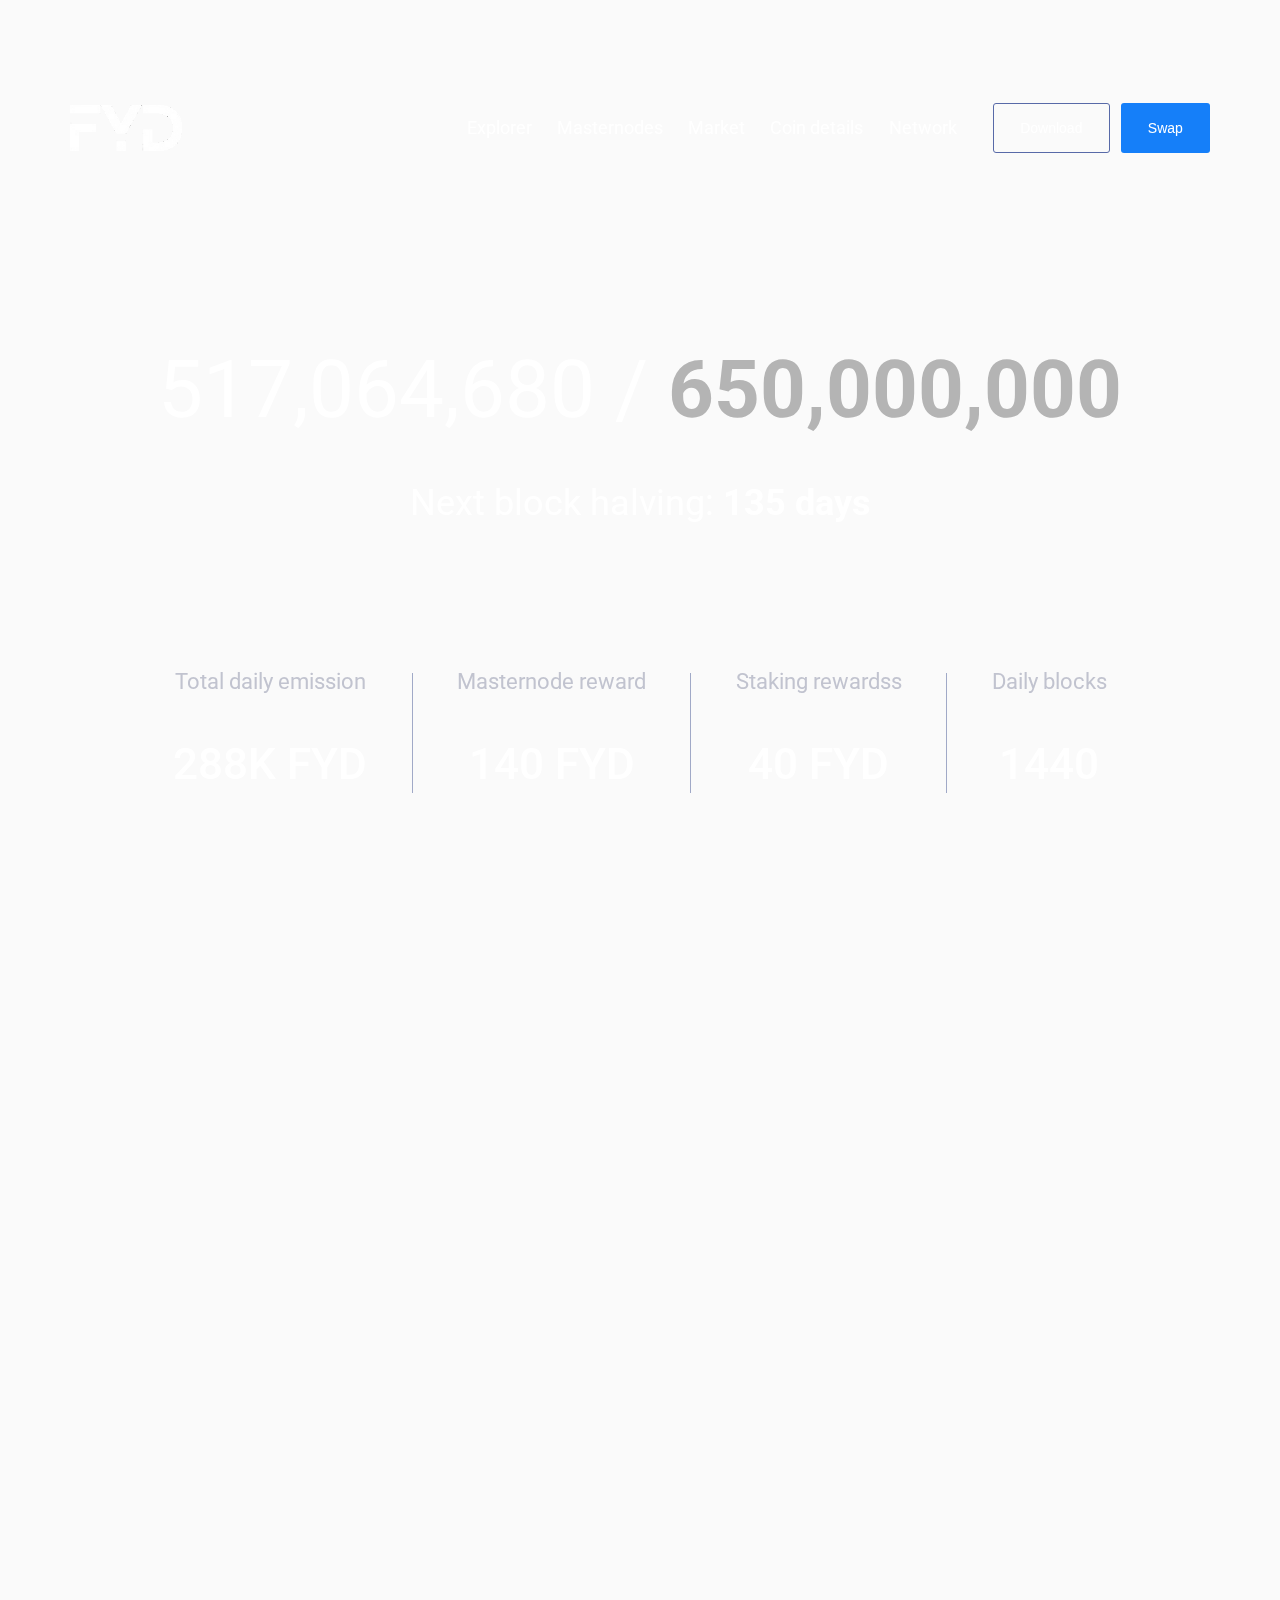
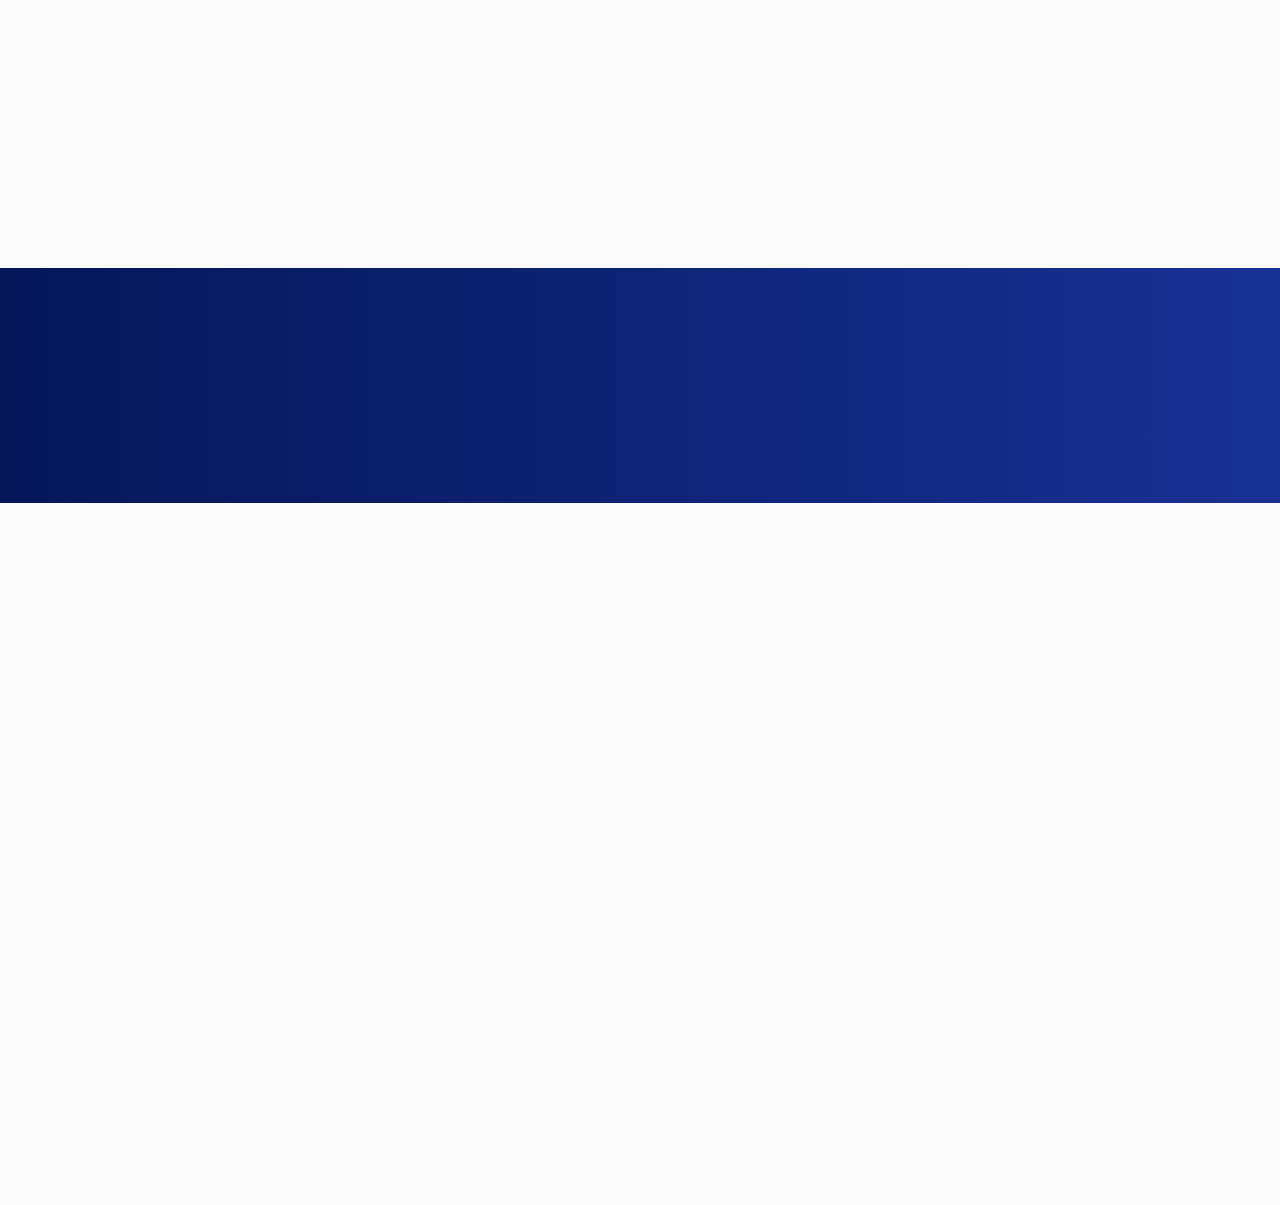
==== coin_details.html @ df9204a6 "09.11.2020" ====
<!doctype html>
<html>
	<head>
		<meta charset="utf-8">
		<meta name="description" content="">
		<meta name="viewport" content="width=device-width, initial-scale=1">
		<title>FYD</title>
		<link rel="icon" type="image/png" href="https://avatars0.githubusercontent.com/u/48912706?s=400&amp;u=085d0dce006fd3428d6105f589267377cf62097a&amp;v=4">
		<link href="https://unpkg.com/aos@2.3.1/dist/aos.css" rel="stylesheet">
		<link rel="stylesheet" href="css/style.css">
		<link rel="stylesheet" href="css/header.css">
		<link rel="stylesheet" href="css/coindetails.css">
  		<link rel="preload" href="js/main.js" as="script">
		<link rel="author" href="humans.txt">
	</head>
	<body>
<header>
	<div class="wrapper">
		<div class="container">
			<nav data-aos="fade-up">
				<img src="imgs/Logo_FYD.png" alt="" class="header-logo">
				<div class="menu-block">
					<span class="toggle-btn"></span>
					<ul class="menu">
						<li class="menu-item">
							<a href="" class="menu-link">
								Explorer
							</a>
						</li>
						<li class="menu-item">
							<a href="" class="menu-link">
								Masternodes
							</a>
						</li>
						<li class="menu-item">
							<a href="" class="menu-link">
								Market
							</a>
						</li>
						<li class="menu-item">
							<a href="" class="menu-link">
								Coin details
							</a>
						</li>
						<li class="menu-item">
							<a href="" class="menu-link">
								Network
							</a>
						</li>
					</ul>
				</div>
				<div class="header-btns-block">
					<button class="main-btn">
					Download
					</button>
					<button class="main-btn active">
					Swap
					</button>
					<div class="burger-btn">
						<span></span>
						<span></span>
						<span></span>
					</div>
				</div>
			</nav>
		</div>
		<div class="container header-title-block" data-aos="fade-up">
			<h1 class="header-title">
			517,064,680 / <span class="header-grey">650,000,000</span>
			</h1>
			<p class="header-subtitle">
				<span>Next block halving:</span> 135 days
			</p>
		</div>
		<div class="container header-info-block" data-aos="fade-up">
			<div class="row">
				<div class="header-info">
					<h3 class="header-info-title">
					Total daily emission
					</h3>
					<p class="header-info-text">
						288K FYD
					</p>
				</div>
				<div class="header-margin-block"></div>
				<div class="header-info">
					<h3 class="header-info-title">
					Masternode reward
					</h3>
					<p class="header-info-text">
						140 FYD
					</p>
				</div>
				<div class="header-margin-block"></div>
				<div class="header-info">
					<h3 class="header-info-title">
					Staking rewardss
					</h3>
					<p class="header-info-text">
						40 FYD
					</p>
				</div>
				<div class="header-margin-block"></div>
				<div class="header-info">
					<h3 class="header-info-title">
					Daily blocks
					</h3>
					<p class="header-info-text">
						1440
					</p>
				</div>
			</div>
		</div>
	</div>
</header>		<main class="main">
			<section class="s-1">
				<div class="container">
					<div class="row s-1-main-row">
						<div class="s-1-left-block table-block" data-aos="fade-up">
							<h3 class="">
							Coin distribution
							</h3>
							<div class="s-1-table page-table">
								<div class="table-row row header-table-row">
									<p class="col-title"><span>#</span></p>
									<p class="col-title" id='address'><span>Address</span></p>
									<p class="col-title" id='balance'><span>Balance</span></p>
									<p class="col-title" id='percents'><span>%</span></p>
								</div>
								<div class="table-row row">
									<p class="table-col">
										<span>1</span>
									</p>
									<p class="table-col col-address">
										FsVTUfUcyiMRLwqKPSQKbFHEDnjBV6tefP
									</p>
									<p class="table-col">
										22,274,740 FYD
									</p>
									<p class="table-col">
										<span>4,67</span>%
									</p>
								</div>
								<div class="table-row row">
									<p class="table-col">
										<span>2</span>
									</p>
									<p class="table-col col-address">
										FcyVZVpURPxhtxV2NRBRi1ffbnDXRkfsYV
									</p>
									<p class="table-col">
										8,495,309 FYD
									</p>
									<p class="table-col">
										<span>2,27</span>%
									</p>
								</div>
								<div class="table-row row">
									<p class="table-col">
										<span>3</span>
									</p>
									<p class="table-col col-address">
										Fo5r8pXMwmCpt3bhmFXPrSoffXy2Lc2tLa
									</p>
									<p class="table-col">
										4,551,560 FYD
									</p>
									<p class="table-col">
										<span>1,07</span>%
									</p>
								</div>
								<div class="table-row row">
									<p class="table-col">
										<span>4</span>
									</p>
									<p class="table-col col-address">
										FnVzHeWyaaeGxQP2RqjrK8inGwJ8ssEYgn
									</p>
									<p class="table-col">
										4,072,160. FYD
									</p>
									<p class="table-col">
										<span>0,87</span>%
									</p>
								</div>
								<div class="table-row row">
									<p class="table-col">
										<span>5</span>
									</p>
									<p class="table-col col-address">
										FsVTUfUcyiMRLwqKPSQKbFHEDnjBV6tefP
									</p>
									<p class="table-col">
										4,060,100 FYD
									</p>
									<p class="table-col">
										<span>0,86</span>%
									</p>
								</div>
								<div class="table-row row">
									<p class="table-col">
										<span>6</span>
									</p>
									<p class="table-col col-address">
										FsVTUfUcyiMRLwqKPSQKbFHEDnjBV6tefP
									</p>
									<p class="table-col">
										3,982,080 FYD
									</p>
									<p class="table-col">
										<span>0,85</span>%
									</p>
								</div>
							</div>
							<a href="#" class="v-more">View more</a>
						</div>
						<div class="s-1-right-block table-block" data-aos="fade-up">
							<h3 class="s-1-block-title">
							Wealth distribution
							</h3>
							<div class="s-1-table page-table">
								<div class="table-row row header-table-row">
									<p class="col-title"></p>
									<p class="col-title" id='percent'><span>%</span></p>
									<p class="col-title" id='amount'><span>Amount</span></p>
								</div>
								<div class="table-row row">
									<p class="table-col top">
										<span>Treasury</span>
									</p>
									<p class="table-col">
										4,67%
									</p>
									<p class="table-col">
										22,274,740 FYD
									</p>
								</div>
								<div class="table-row row">
									<p class="table-col top">
										<span>Top 3</span>
									</p>
									<p class="table-col">
										8,67%
									</p>
									<p class="table-col">
										38,495,309 FYD
									</p>
								</div>
								<div class="table-row row">
									<p class="table-col top">
										<span>Top 10</span>
									</p>
									<p class="table-col">
										3,67%
									</p>
									<p class="table-col">
										22,274,740 FYD
									</p>
								</div>
								<div class="table-row row">
									<p class="table-col top">
										<span>Top 25</span>
									</p>
									<p class="table-col">
										16,92%
									</p>
									<p class="table-col">
										22,274,740 FYD
									</p>
								</div>
								<div class="table-row row">
									<p class="table-col top">
										<span>Top 50</span>
									</p>
									<p class="table-col">
										2,42%
									</p>
									<p class="table-col">
										22,274,740 FYD
									</p>
								</div>
								<div class="table-row row">
									<p class="table-col top">
										<span>Top 100</span>
									</p>
									<p class="table-col">
										16,92%
									</p>
									<p class="table-col">
										22,274,740 FYD
									</p>
								</div>
							</div>
							<a href="#" class="v-more">View more</a>
						</div>
					</div>
				</div>
			</section>
			<section class="s-2">
				<div class="container" data-aos="fade-up">
					<h3 class="section-title">
						Swap BTC/FYD without a third party exchange
					</h3>
					<div class="row">
						<div class="convert-block">
							<h4 class="convert-block-title">
								I want to buy
							</h4>
							<div class="select-block">
								<div class="currency-block" id='main-item-block'>
									<div class="currency-icon">
										<img src="imgs/Logo_FYD.png" alt="">
									</div>
									<span class="currency-text">
										FYDcoin
									</span>
									<span class="currency">
										FYD
									</span>
								</div>
								<img src="imgs/scroll-top.svg" alt="" id='select-items-btn' class="arrow-btn">
							</div>
							<div class="select-items-block">
								<div class="currency-block">
									<div class="currency-icon">
										<img src="imgs/Logo_FYD.png" alt="">
									</div>
									<span class="currency-text">
										FYDcoin
									</span>
									<span class="currency">
										FYD
									</span>
								</div>
								<div class="currency-block">
									<div class="currency-icon">
										<img src="imgs/Logo_FYD.png" alt="">
									</div>
									<span class="currency-text">
										FYDcoin
									</span>
									<span class="currency">
										USD
									</span>
								</div>
								<div class="currency-block">
									<div class="currency-icon">
										<img src="imgs/Logo_FYD.png" alt="">
									</div>
									<span class="currency-text">
										FYDcoin
									</span>
									<span class="currency">
										Bitcoin
									</span>
								</div>

							</div>
						</div>
						<div class="convert-block">
							<h4 class="convert-block-title">
								I want to exchange
							</h4>
							<div class="select-block">
								<input type="number" placeholder="200" class='currency-input'>
								<span class="currency-text currency-name" id='main-currency-block'>
									usd
								</span>
								<img src="imgs/scroll-top.svg" alt="" alt="" id='select-currency-btn' class="arrow-btn">
							</div>
							<div class="select-currency-block">
								<span class="currency-text currency-name">
									usd
								</span>
								<span class="currency-text currency-name">
									eu
								</span>
								<span class="currency-text currency-name">
									uah
								</span>
							</div>
						</div>
						<div class="convert-block">
							<h4 class="convert-block-title">
								You will receive
							</h4>
							<div class="select-block">
								<span class="currency-text">
									231,340
								</span>
								<span class="currency-text">
									FYD
								</span>
							</div>
						</div>
						<button class="main-btn active">
							Buy
						</button>
					</div>
				</div>
			</section>
			<section class="s-3">
				<div class="container" data-aos="fade-up">
					<div class="table-block">
						<div class="table-title-block">
							<h3 class="">
								Masternode overview
							</h3>
							<input type="text" placeholder="Search for an address" class="search-input">
						</div>
						<div class="page-table">
							<div class="table-row row header-table-row">
								<p class="col-title"><span>#</span></p>
								<p class="col-title" id='s-col-title'><span>Address</span></p>
								<p class="col-title" id='th-col-title'><span>Protocol</span></p>
								<p class="col-title" id='fs-col-title'><span>Active since</span></p>
								<p class="col-title" id='ff-col-title'><span>Last reward</span></p>
								<p class="col-title" id='sx-col-title'><span>Total rewards</span></p>
								<p class="col-title" id='sv-col-title'><span>Status</span></p>
							</div>
							<div class="table-row row">
								<p class="table-col">
									<span>1</span>
								</p>
								<p class="table-col address">
									FsVTUfUcyiMRLwqKPSQKbFHEDnjBV6tefP
								</p>
								<p class="table-col">
									IPV4
								</p>
								<p class="table-col days-col">
									4 days
								</p>
								<p class="table-col">
									13H 12min
								</p>
								<p class="table-col">
									<span>280 FYD</span>
								</p>
								<p class="table-col">
									<span class="enable">
										Enabled
									</span>
								</p>
							</div>
							<div class="table-row row">
								<p class="table-col">
									<span>2</span>
								</p>
								<p class="table-col address">
									FiMoC1Y1RSabCjMsZ...
								</p>
								<p class="table-col">
									IPV4
								</p>
								<p class="table-col days-col">
									4 days
								</p>
								<p class="table-col">
									13H 12min
								</p>
								<p class="table-col">
									<span>280 FYD</span>
								</p>
								<p class="table-col">
									<span class="enable">
										Enabled
									</span>
								</p>
							</div>
							<div class="table-row row">
								<p class="table-col">
									<span>3</span>
								</p>
								<p class="table-col address">
									FiMoC1Y1RSabCjMsZ...
								</p>
								<p class="table-col">
									IPV4
								</p>
								<p class="table-col days-col">
									4 days
								</p>
								<p class="table-col">
									13H 12min
								</p>
								<p class="table-col">
									<span>280 FYD</span>
								</p>
								<p class="table-col">
									<span class="missing">
										Missing
									</span>
								</p>
							</div>
							<div class="table-row row">
								<p class="table-col">
									<span>4</span>
								</p>
								<p class="table-col address">
									FiMoC1Y1RSabCjMsZ...
								</p>
								<p class="table-col">
									IPV4
								</p>
								<p class="table-col days-col">
									4 days
								</p>
								<p class="table-col">
									13H 12min
								</p>
								<p class="table-col">
									<span>280 FYD</span>
								</p>
								<p class="table-col">
									<span class="enable">
										Enabled
									</span>
								</p>
							</div>
							<div class="table-row row">
								<p class="table-col">
									<span>5</span>
								</p>
								<p class="table-col address">
									FiMoC1Y1RSabCjMsZ...
								</p>
								<p class="table-col">
									IPV4
								</p>
								<p class="table-col days-col">
									4 days
								</p>
								<p class="table-col">
									13H 12min
								</p>
								<p class="table-col">
									<span>280 FYD</span>
								</p>
								<p class="table-col">
									<span class="enable">
										Enabled
									</span>
								</p>
							</div>
						</div>
						<a href="#" class="v-more">View more</a>
					</div>
				</div>
			</section>
		</main>
		<script src="https://unpkg.com/aos@2.3.1/dist/aos.js"></script>
		<script>
		  AOS.init({duration: 700});
		</script>
		<script src="js/main.js"></script>
	</body>
</html>
---- css/style.css ----
@import url('https://fonts.googleapis.com/css2?family=Roboto:wght@400;500;700;900&display=swap');

/*Reset*/
* {
  padding: 0;
  margin: 0;
  line-height: 1;
  box-sizing: border-box;
}
a, img, button, input {
  display: block;
}
a, img, button {
  cursor: pointer;
}
button {
  background-color: transparent;
  border: none;
}
a {
  text-decoration: none;
}
button:focus, input:focus {
  outline: none;
}
ul {
  list-style-type: none;
}
/*Main settings*/
html {
  font-size: 10px;
  font-family: 'Roboto', sans-serif;
}
body {
  background: #fafafa;
}
.section{
  width: 100%;
}
.container{
  width: 1180px;
  margin: auto;
}
.row {
  display: flex;
  justify-content: space-between;
  align-items: center;
}
 /*Header*/
 header {
  width: 100%;
  padding: 6.5rem 0 41.6rem;
  background-image: url(../imgs/header_bg-min.jpg);
  background-position: center;
  background-size: cover;
  color: #fff;
 }
 nav {
  width: 100%;
  display: flex;
  justify-content: space-between;
  align-items: center;
 }
.header-logo {
  width: 6.8%;
}
.menu-block {
  width: 52.966%;
  margin-left: 14.8%;
}
.toggle-btn {
  position: absolute;
  top: 0;
  right: 13px;
  transform: translateY(-100%);
  display: none;
}
.menu {
  width: 100%;
  display: flex;
  justify-content: space-between;
}
.menu-link {
  font-size: 1.6rem;
  font-weight: 400;
  color: #fff;
  padding: 1.2rem 0 1.2rem;
  border-bottom: 1px solid rgba(255, 255, 255, 0);
  transition: all 0.3s ease;
}
.menu-link:hover {
  border-bottom: 1px solid #fff;
}
.header-btns-block {
  width: 20.34%;
  margin-left: 4.67%;
  display: flex;
  justify-content: flex-end;
}
.main-btn {
  height: 50px;
  padding: 0 12.5%;
  font-size: 1.4rem;
  color: #fff;
  border: 1px solid #586aa8;
  border-radius: 3px;
}
header .main-btn.active {
  margin-left: 8.333%;
}
.main-btn.active {
  background: #157ff9;
  border: 1px solid rgba(255, 255, 255, 0);
}
.close-btn, .burger-btn {
  display: none;
  cursor: pointer;
}

.header-title-block {
  margin-top: 9.375%;
}
.header-title, .header-subtitle {
  text-align: center;
}
.header-title{
  font-size: 5rem;
  margin-bottom: 4.5rem;
}
.header-grey {
  color: #b4b4b4;
}
.header-subtitle {
  font-size: 2.4rem;
}
.header-info-block {
  margin-top: 5.73%;
  height: 7.5rem;
}
.header-info-block .row {
  height: 100%;
  padding: 0 9.07%;
}
.header-info {
  height: 100%;
  width: auto;
  display: flex;
  flex-direction: column;
  justify-content: space-between;
  text-align: center;
}
.header-info-title {
  font-size: 1.6rem;
  font-weight: 300;
  color: #c1c3cf;
}
.header-info-text {
  font-size: 3rem;
  font-weight: 500;
  text-transform: uppercase;
  padding-bottom: 1rem;
}
.header-margin-block {
  width: 1px;
  height: 96%;
  background: #a0a9c7;
}

/*s-1*/
.main {
  margin-top: -35rem;
}
.s-1 {
  padding-bottom: 5rem;
}
.s-1-left-block {
  width: 61%;
}
.table-block {
  background: #fff;
  border-radius: 2rem;
  -webkit-box-shadow: 0px 7px 15px 2px rgba(8,26,94,0.15); 
  box-shadow: 0px 7px 15px 2px rgba(8,26,94,0.15); 
  padding: 4.2rem 0 2rem;
  color: #000e3f;
}
.header-table-row {
  justify-content: flex-start;
}
.table-block h3 {
  font-weight: 500;
  font-size: 2.6rem;
  padding-left: 6.68%;
  margin-bottom: 1rem;
}
#address {
  margin-left: 11.5%;
}
#balance{
  margin-left: 48%;
}
#percents{
  margin-left: 15.2%; 
}
.table-row {
  padding: 2.5rem 5.64% 2.5rem 3.56%;
  font-size: 1.6rem;
}
.table-row:nth-child(even) {
  background: #f4f5f9;
}
.table-row span {
  font-weight: 700;
}
.s-1-right-block {
  width: 36.86%;
}
.s-1-right-block .table-col {
  width: 33.3%;
}
.s-1-right-block .col-title {
  width: 33.3%;
}
#percent {
  padding-left: 3%;
}
#amount {
  text-align: right;
  padding-right: 7.5%;
}
.v-more {
  text-align: center;
  margin-top: 2rem;
  font-size: 1.6rem;
  color: #157ff9;
}

/*s-2*/
.s-2 {
  padding: 5.5rem 0;
  background: linear-gradient(to right, #051659, #193193);
}
.s-2 .row {
  align-items: flex-end;
}
.section-title {
  font-size:  1.6rem;
  color: #c3c4d0;
  margin-bottom:  2.5rem;
}
.convert-block {
  position: relative;
  width: 27.12%;
}
.convert-block-title {
  font-size:  1.4rem;
  font-weight: 400;
  color: #81859e;
  margin-bottom: 2.4rem;
}
.select-block {
  position: relative;
  padding: 0 1.4rem;
  height: 4.6rem;
  width: 100%;
  display: flex;
  justify-content: space-between;
  align-items: center;
  border-radius: 4px;
  background: #253882;
}
.currency-block {
  width: 100%;
  display: flex;
  align-items: center;
}
.currency-icon {
  width: 3.5rem;
  height: 3.5rem;
  border-radius: 50%;
  display: flex;
  justify-content: center;
  align-items: center;
  background: #ff8108;
  margin-right: 1rem;
}
.currency-icon img {
  width: 71.4%;
}
.currency-text {
  color: #cfd1db;
  font-size: 1.2rem;
}
.currency-input {
  width: 30%;
  background: transparent;
  border: none;
  font-size: 1.2rem;
  color: #cfd1db;
}
.currency-input::placeholder {
  font-size: 1.2rem;
  color: #cfd1db;
}
.currency-text.currency-name{
  margin-right: 2.6rem;
  text-transform: uppercase;
}
.currency-block .currency-text{
  margin-right: 1.3rem;
}
.currency {
  padding: 0.7rem 0.8rem;
  background: #0e1f63;
  border-radius: 3px;
  color: #fff;
  font-size: 1rem;
}
.arrow-btn {
  position: absolute;
  right: 1.4rem;
  top: 50%;
  transform: translateY(-50%) rotate(180deg);
  width: 1.5rem;

}
.s-2 .main-btn {
  height: 4.6rem;
  width: 16.5%;
  padding: 0;
}
.select-currency-block,
.select-items-block {
  position: absolute;
  z-index: 3;
  height: 0;
  padding: 0;
  bottom: -1rem;
  transform: translateY(100%);
  background: rgba(37, 56, 130, 1);
  border-radius: 4px;
  transition: all 0.3s ease;
}
.select-items-block {
    width: 100%;
    left: 0;
    padding: 0 1.4rem;
}
.select-currency-block {
  right: 0;
}
.select-currency-block span {
  margin: 0.8rem 0;
  cursor: pointer;
  display: none;
}
.select-currency-block.active,
.select-items-block.active {
  height: auto;
  padding: 0.7rem 1.4rem;
}
.select-currency-block.active span {
  display: block;
}
.select-items-block .currency-block {
  display: none;
  cursor: pointer;
  margin: 0.8rem 0;
}
.select-items-block.active .currency-block {
  display: flex;
}

/*s-3*/
.s-3 {
  padding: 4rem 0 6.5rem;
}
.table-title-block {
  display: flex;
  justify-content: space-between;
  align-items: center;
  margin-bottom: 1.05rem;
}
.s-3 h3 {
  margin-bottom: 0;
}
.search-input {
  margin-right: 5.01%;
  padding: 1.3rem 3rem;
  border: 1px solid #d8d8d8;
  border-radius: 4px;
  font-size: 12px;
  color: #0e1f63;
  width: 33.38%;
}
.search-input::placeholder{
  font-size: 12px;
  color: #d8d8d8;
}
.table-col.address {
  width: 16.75%;
  overflow: hidden;
  text-overflow: ellipsis;
  white-space: nowrap;
}
#s-col-title{
  margin-left: 8.84%;
}
#th-col-title{
  margin-left: 19.05%;
}
#fs-col-title{
  margin-left: 6.04%;
}
#ff-col-title{
  margin-left: 7%;
}
#sx-col-title{
  margin-left: 7.12%;
}
#sv-col-title{
  margin-left: 7.12%;
}
span.enable {
  color: #00ab00;
}
span.missing {
  color: #b4b4b4;
}
@media screen and (max-width: 1367px) {
  .container {
    width: 1140px;
  }
  #s-col-title{
    margin-left: 8.84%;
  }
  #th-col-title{
    margin-left: 18.05%;
  }
  #fs-col-title{
    margin-left: 6.04%;
  }
  #ff-col-title{
    margin-left: 7%;
  }
  #sx-col-title{
    margin-left: 7.12%;
  }
  #sv-col-title{
    margin-left: 7.12%;
  }
}
@media screen and (max-width: 1199px) {
  .container {
    width: 960px;
  }
  .s-1-right-block .table-col {
    width: auto;
  }
  .table-col.top {
    width: 20%;
  }
  #s-col-title{
    margin-left: 7.84%;
  }
  #th-col-title{
    margin-left: 18.05%;
  }
  #fs-col-title{
    margin-left: 3.04%;
  }
  #ff-col-title{
    margin-left: 5%;
  }
  #sx-col-title{
    margin-left: 5.12%;
  }
  #sv-col-title{
    margin-left: 5.72%;
  }
}
@media screen and (max-width: 991px) {
  .container {
    width: 720px;
  }
  .menu-block {
    width: 60%;
    margin-left: 2%;
  }
  .main-btn {
    height: 40px;
  }
  .s-1-main-row {
    flex-direction: column;
  }
  .s-1-right-block, .s-1-left-block {
    width: 100%;
  }
  .s-1-left-block {
    margin-bottom: 4rem;
  }
  #percent {
    padding-left: 16%;
  }
  .table-col.top {
    width: 20%;
  }
  .arrow-btn {
    width: 1.2rem;
  }
  .s-3 .col-title {
    text-align: center;
  }
  #s-col-title{
    margin-left: 7.84%;
  }
  #th-col-title{
    margin-left: 9.55%;
  }
  #fs-col-title{
    margin-left: 2.1%;
  }
  #ff-col-title{
    margin-left: 2.8%;
  }
  #sx-col-title{
    margin-left: 3.52%;
  }
  #sv-col-title{
    margin-left: 5.72%;
  }
}
@media screen and (max-width: 767px) {
  html {
    font-size: 8px;
  }
  body {
    position: relative;
  }
  body.locked {
    overflow: hidden;
  }
  .container {
    width: 540px;
  }
  .header-logo {
    width: 12.8%;
  } 
  nav {
    position: relative;
  }
  .burger-btn {
    display: block;
    margin-left: 4.33%;
    width: 30px;
    height: auto;
  }
  .menu-block {
    position: absolute;
    left: 0;
    bottom: -1.5rem;
    padding: 0;
    border-radius: 1.5rem;
    transform: translateY(100%);
    width: 100%;
    background-color: #fff;
    margin-left: 0;
    transition: all 0.3s ease;
  }
  .menu-block.active {
    padding: 2rem;
  }
  .toggle-btn {
    width: 0;
    height: 0;
    border-color: transparent transparent #fff;
    border-top-color: transparent;
    border-right-color: transparent;
    border-bottom-color: rgb(255, 255, 255);
    border-left-color: transparent;
    border-style: solid;
    border-width: 0 12px 12px;
    cursor: pointer;
  }
  .toggle-btn.active {
    display: block;
  }
  .menu {
    display: none;
    flex-direction: column;
    align-items: flex-start;
  }
  .menu-block.active .menu {
    display: flex;
  }
  .menu-link {
    font-weight: 500;
    color: #081a5e;
    font-size: 2rem;
  }
  .menu-link:hover {
    border-bottom: 1px solid #081a5e;
  }
  .header-btns-block {
    width: 60%;
    margin-left: 4.67%;
    display: flex;
    justify-content: flex-end;
    align-items: center;
  }
  .main-btn {
    height: 40px;
    padding: 0 8%;
  }
  header .main-btn.active {
    margin-left: 4.333%;
  }
  .burger-btn {
    width: 22px;
    height: 18px;
    margin-right: 13px;
    display: flex;
    flex-direction: column;
    justify-content: space-between;
  }
  .burger-btn.active {
    justify-content: center;
  }
  .burger-btn span{
    width: 100%;
    height: 2px;
    background: #fff;
    transition: all 0.3s ease;
  }.burger-btn.active span:nth-child(1) {
    transform: translateY(100%) rotate(45deg);
  }
  .burger-btn.active span:nth-child(3) {
    transform: translateY(-100%) rotate(-45deg);
  }
  .burger-btn.active span:nth-child(2) {
    opacity: 0;
  }
  .s-2 .row {
    flex-direction: column;
    align-items: center;
  }
  .section-title {
    text-align: center;
  }
  .convert-block {
    width: 60%;
    margin-bottom: 3rem;
  }
  .select-block {
    height: 5.6rem;
  }
  .s-2 .main-btn {
    height: 4.6rem;
    width: 60%;
    padding: 0;
  }
  #s-col-title{
    margin-left: 7.84%;
  }
  #th-col-title{
    margin-left: 8%;
  }
  #fs-col-title{
    margin-left: 1.1%;
  }
  #ff-col-title{
    margin-left: 2.8%;
  }
  #sx-col-title{
    margin-left: 3.52%;
  }
  #sv-col-title{
    margin-left: 5.72%;
  }
}
@media screen and (max-width: 575px) {
  .container {
    width: 350px;
  }
  .main-btn {
    height: 30px;
  }
  .close-btn {
    width: 20px;
  }
  .header-title {
    font-size: 3.2rem;
    margin-bottom: 4.5rem;
  }
  .header-subtitle {
    font-size: 1.8rem;
  }
  .header-info-title {
    font-size: 1.6rem;
  }
  .header-info-block .row {
    height: 100%;
    padding: 0;
  }
  .header-info-text {
    font-size: 2.6rem;
    line-height: 1.2;
    padding-bottom: 0.8rem;
  }
  .table-block {
    padding: 4.7rem 0 2.2rem;
  }
  .table-row {
    padding: 1.8rem 3.56% 1.8rem 3.56%;
    font-size: 1.4rem;
  }
  .col-address {
    width: 28.75%;
    overflow: hidden;
    text-overflow: ellipsis;
    white-space: nowrap;
  }
  #address {
    margin-left: 13.5%;
  }
  #balance{
    margin-left: 29%;
  }
  #percents{
    margin-left: 23.7%; 
  }
  #percent {
    padding-left: 12.5%;
  }
  .s-2 .main-btn {
    width: 70%;
  }
  .convert-block {
    width: 100%;
    margin-bottom: 3rem;
  }
  .table-block h3 {
    font-size: 3.2rem;
    text-align: center;
    padding-left: 0;
  }
  .s-3 .table-title-block {
    display: flex;
    flex-direction: column;
    align-items: center;
    margin-bottom: 1.05rem;
  }
  .s-3 .table-title-block h3 {
    width: 100%;
    margin-bottom: 25px;
  }
  .search-input {
    width: 90%;
    margin: 0;
  }
  #s-col-title{
    margin-left: 2.9%;
  }
  #th-col-title{
    margin-left: 4.5%;
  }
  #fs-col-title{
    margin-left: 1%;
  }
  #ff-col-title{
    margin-left: 2.8%;
  }
  #sx-col-title{
    margin-left: 3.52%;
  }
  #sv-col-title{
    margin-left: 5.72%;
  }
  .days-col {
    margin-left: 2%;
  }
}
@media screen and (max-width: 374px) {
  html {
    font-size: 7px;
  }
  .container {
    width: 310px;
  }
}
---- css/header.css ----
/*Header*/
header {
  width: 100%;
  background-color: #fafafa;
  color: #fff;
}

.wrapper {
  padding: 4.5rem 0 49rem;
  background-image: url("../imgs/header_bg-min.png");
}

nav {
  width: 100%;
  display: flex;
  justify-content: space-between;
  align-items: center;
}

.header-logo {
  width: 9.8%;
}

.menu-block {
  width: 38.966%;
  margin-left: 27.8%;
}

.toggle-btn {
  position: absolute;
  top: 0;
  right: 13px;
  transform: translateY(-100%);
  display: none;
}

.menu {
  width: 100%;
  display: flex;
  justify-content: space-between;
}

.menu-link {
  font-size: 1.8rem;
  font-weight: 400;
  color: #fff;
  padding: 1.2rem 0 1.2rem;
  border-bottom: 1px solid rgba(255, 255, 255, 0);
  transition: all 0.3s ease;
}

.menu-link:hover {
  border-bottom: 1px solid #fff;
}

.header-btns-block {
  width: 18.34%;
  margin-left: 2.67%;
  display: flex;
  justify-content: flex-end;
}

.main-btn {
  height: 50px;
  padding: 0 12.5%;
  font-size: 1.4rem;
  color: #fff;
  border: 1px solid #586aa8;
  border-radius: 3px;
}

header .main-btn.active {
  margin-left: 5.333%;
}

.main-btn.active {
  background: #157ff9;
  border: 1px solid rgba(255, 255, 255, 0);
}

.close-btn, .burger-btn {
  display: none;
  cursor: pointer;
}

.header-title-block {
  margin-top: 13.375%;
}

.header-title, .header-subtitle {
  text-align: center;
}

.header-title {
  font-size: 8rem;
  font-weight: 400;
  margin-bottom: 6.5rem;
}
.header-title span {
  font-weight: 700;
}

.header-grey {
  color: #b4b4b4;
}

.header-subtitle {
  font-size: 3.6rem;
  font-weight: 700;
}
.header-subtitle span {
  font-weight: 400;
}

.header-info-block {
  margin-top: 11.73%;
  height: 12.5rem;
}

.header-info-block .row {
  height: 100%;
  padding: 0 9.07%;
}

.header-info {
  height: 100%;
  width: auto;
  display: flex;
  flex-direction: column;
  justify-content: space-between;
  text-align: center;
}

.header-info-title {
  font-size: 2.2rem;
  font-weight: 400;
  color: #c1c3cf;
}

.header-info-text {
  font-size: 4.4rem;
  font-weight: 500;
  text-transform: uppercase;
  padding-bottom: 1rem;
}

.header-margin-block {
  width: 1px;
  height: 96%;
  background: #a0a9c7;
}

@media screen and (max-width: 1600px) {
  .wrapper {
    padding: 4.2rem 0 41rem;
  }

  .header-title-block {
    margin-top: 12.375%;
  }

  .header-title {
    margin-bottom: 5.5rem;
  }

  .header-info-block {
    margin-top: 10.73%;
  }
}
@media screen and (max-width: 1440px) {
  .wrapper {
    padding: 3.8rem 0 36rem;
  }

  .header-title-block {
    margin-top: 15.375%;
  }

  .header-title {
    margin-bottom: 5.5rem;
  }

  .header-info-block {
    margin-top: 11.73%;
  }
}
@media screen and (max-width: 1367px) {
  .menu-block {
    width: 42.966%;
    margin-left: 23.8%;
  }
}
@media screen and (max-width: 1199px) {
  .header-title-block {
    margin-top: 14.375%;
  }

  .header-title {
    font-size: 6rem;
  }

  .header-subtitle {
    font-size: 3rem;
  }

  .header-info-block {
    margin-top: 12.73%;
    height: 11rem;
  }

  .header-info-title {
    font-size: 2rem;
  }

  .header-info-text {
    font-size: 3.6rem;
  }

  .menu-block {
    width: 48.966%;
    margin-left: 12.8%;
  }
}
@media screen and (max-height: 790px) {
  .header-title-block {
    margin-top: 11%;
  }

  .header-info-block {
    margin-top: 8.23%;
  }
}
@media screen and (max-width: 1200px) and (max-height: 790px) {
  .wrapper {
    padding: 3.8rem 0 32rem;
  }

  .header-title-block {
    margin-top: 16.375%;
  }

  .header-info-block {
    margin-top: 14.73%;
    height: 11rem;
  }
}
@media screen and (max-width: 991px) {
  .wrapper {
    padding: 3.2rem 0 28rem;
  }

  .menu-block {
    width: 60%;
    margin-left: 2%;
  }

  .menu-link {
    font-size: 1.6rem;
  }

  .main-btn {
    height: 40px;
    padding: 0 10.5%;
  }

  .header-title-block {
    margin-top: 10.375%;
  }

  .header-title {
    font-size: 4rem;
  }

  .header-subtitle {
    font-size: 2rem;
  }

  .header-info-block {
    margin-top: 8.73%;
    height: 9rem;
  }

  .header-info-title {
    font-size: 1.8rem;
  }

  .header-info-text {
    font-size: 2.8rem;
  }
}
@media screen and (max-width: 767px) {
  .header-title-block {
    margin-top: 13.375%;
  }

  .header-info-block {
    margin-top: 10.73%;
  }
  .header-info-block .row {
    padding: 0;
  }

  .header-logo {
    width: 15.8%;
  }

  nav {
    position: relative;
    z-index: 5;
  }

  .burger-btn {
    display: block;
    margin-left: 15.33%;
    width: 30px;
    height: auto;
  }

  .menu-block {
    position: absolute;
    left: 0;
    bottom: -1.5rem;
    padding: 0;
    border-radius: 1.5rem;
    transform: translateY(100%);
    width: 100%;
    background-color: #fff;
    margin-left: 0;
    transition: all 0.3s ease;
  }

  .menu-block.active {
    padding: 2rem;
  }

  .toggle-btn {
    width: 0;
    height: 0;
    border-color: transparent transparent #fff;
    border-top-color: transparent;
    border-right-color: transparent;
    border-bottom-color: white;
    border-left-color: transparent;
    border-style: solid;
    border-width: 0 12px 12px;
    cursor: pointer;
  }

  .toggle-btn.active {
    display: block;
  }

  .menu {
    display: none;
    flex-direction: column;
    align-items: flex-start;
  }

  .menu-block.active .menu {
    display: flex;
  }

  .menu-link {
    font-weight: 500;
    color: #081a5e;
    font-size: 2rem;
  }

  .menu-link:hover {
    border-bottom: 1px solid #081a5e;
  }

  .header-btns-block {
    width: 70%;
    margin-left: 4.67%;
    display: flex;
    justify-content: flex-end;
    align-items: center;
  }

  .main-btn {
    height: 40px;
    padding: 0 8%;
  }

  header .main-btn.active {
    margin-left: 3.333%;
  }

  .burger-btn {
    width: 22px;
    height: 18px;
    margin-right: 13px;
    display: flex;
    flex-direction: column;
    justify-content: space-between;
  }

  .burger-btn.active {
    justify-content: center;
  }

  .burger-btn span {
    width: 100%;
    height: 2px;
    background: #fff;
    transition: all 0.3s ease;
  }

  .burger-btn.active span:nth-child(1) {
    transform: translateY(100%) rotate(45deg);
  }

  .burger-btn.active span:nth-child(3) {
    transform: translateY(-100%) rotate(-45deg);
  }

  .burger-btn.active span:nth-child(2) {
    opacity: 0;
  }
}
@media screen and (max-width: 575px) {
  .main-btn {
    height: 30px;
  }

  .close-btn {
    width: 20px;
  }

  .header-title {
    font-size: 3.2rem;
    margin-bottom: 4.5rem;
  }

  .header-subtitle {
    font-size: 1.8rem;
  }

  .header-info-title {
    font-size: 1.6rem;
  }

  .header-info-block .row {
    height: 100%;
    padding: 0;
  }

  .header-info-text {
    font-size: 2.6rem;
    line-height: 1.2;
    padding-bottom: 0.8rem;
  }

  .header-title-block {
    margin-top: 17.375%;
  }

  .header-info-block {
    margin-top: 13.73%;
  }
}
---- css/coindetails.css ----
/* S-1 */
.s-1-left-block {
  width: 61%;
}

#address {
  margin-left: 13.5%;
}

#balance {
  margin-left: 48%;
}

#percents {
  margin-left: 18.7%;
}

.s-1-right-block {
  width: 36.86%;
}

.s-1-right-block .table-col {
  width: 33.3%;
}

.s-1-right-block .col-title {
  width: 33.3%;
}

#percent {
  padding-left: 3%;
}

#amount {
  text-align: right;
  padding-right: 10.5%;
}

/* S-3 */
.s-3 {
  padding: 4rem 0 6.5rem;
}

.table-title-block {
  display: flex;
  justify-content: space-between;
  align-items: center;
  margin-bottom: 1.05rem;
}

.s-3 h3 {
  margin-bottom: 0;
}

.search-input {
  margin-right: 5.01%;
  padding: 1.3rem 3rem;
  border: 1px solid #d8d8d8;
  border-radius: 4px;
  font-size: 12px;
  color: #0e1f63;
  width: 33.38%;
}

.search-input::placeholder {
  font-size: 12px;
  color: #d8d8d8;
}

.table-col.address {
  width: 16.75%;
  overflow: hidden;
  text-overflow: ellipsis;
  white-space: nowrap;
}

#s-col-title {
  margin-left: 11.84%;
}

#th-col-title {
  margin-left: 19.85%;
}

#fs-col-title {
  margin-left: 7.35%;
}

#ff-col-title {
  margin-left: 8.65%;
}

#sx-col-title {
  margin-left: 8.12%;
}

#sv-col-title {
  margin-left: 9.12%;
}

span.enable {
  color: #00ab00;
}

span.missing {
  color: #b4b4b4;
}

@media screen and (max-width: 1600px) {
  #s-col-title {
    margin-left: 11.84%;
  }

  #th-col-title {
    margin-left: 18.85%;
  }

  #fs-col-title {
    margin-left: 6.75%;
  }

  #ff-col-title {
    margin-left: 8.35%;
  }
}
@media screen and (max-width: 1367px) {
  #percents {
    margin-left: 15.2%;
  }

  #s-col-title {
    margin-left: 9.84%;
  }

  #th-col-title {
    margin-left: 19.05%;
  }

  #fs-col-title {
    margin-left: 6.04%;
  }

  #ff-col-title {
    margin-left: 7%;
  }

  #sx-col-title {
    margin-left: 7.12%;
  }

  #sv-col-title {
    margin-left: 7.9%;
  }
}
@media screen and (max-width: 1199px) {
  .s-1-right-block .table-col {
    width: auto;
  }

  .table-col.top {
    width: 20%;
  }

  #percents {
    margin-left: 10.2%;
  }

  #s-col-title {
    margin-left: 7.84%;
  }

  #th-col-title {
    margin-left: 18.05%;
  }

  #fs-col-title {
    margin-left: 5.04%;
  }

  #ff-col-title {
    margin-left: 5%;
  }

  #sx-col-title {
    margin-left: 6.12%;
  }

  #sv-col-title {
    margin-left: 6.72%;
  }
}
@media screen and (max-width: 991px) {
  #percents {
    margin-left: 15.2%;
  }

  .s-1-main-row {
    flex-direction: column;
  }

  .s-1-right-block, .s-1-left-block {
    width: 100%;
  }

  .s-1-left-block {
    margin-bottom: 4rem;
  }

  #percent {
    padding-left: 17.5%;
  }

  #amount {
    text-align: right;
    padding-right: 7.5%;
  }

  .table-col.top {
    width: 20%;
  }

  .arrow-btn {
    width: 1.2rem;
  }

  .s-3 .col-title {
    text-align: center;
  }

  #s-col-title {
    margin-left: 7.84%;
  }

  #th-col-title {
    margin-left: 11.55%;
  }

  #ff-col-title {
    margin-left: 2.8%;
  }

  #sx-col-title {
    margin-left: 3.52%;
  }

  #sv-col-title {
    margin-left: 5.72%;
  }

  #fs-col-title {
    margin-left: 2.1%;
  }

  #ff-col-title {
    margin-left: 2.8%;
  }

  #sx-col-title {
    margin-left: 3.52%;
  }

  #sv-col-title {
    margin-left: 5.72%;
  }
}
@media screen and (max-width: 767px) {
  #th-col-title {
    margin-left: 9.55%;
  }
}
@media screen and (max-width: 575px) {
  .col-address {
    width: 28.75%;
    overflow: hidden;
    text-overflow: ellipsis;
    white-space: nowrap;
  }

  #address {
    margin-left: 13.5%;
  }

  #balance {
    margin-left: 29%;
  }

  #percents {
    margin-left: 23.7%;
  }

  #percent {
    padding-left: 12.5%;
  }

  .s-3 .table-title-block {
    display: flex;
    flex-direction: column;
    align-items: center;
    margin-bottom: 1.05rem;
  }

  .s-3 .table-title-block h3 {
    width: 100%;
    margin-bottom: 25px;
  }

  .search-input {
    width: 90%;
    margin: 0;
  }

  #s-col-title {
    margin-left: 2.9%;
  }

  #th-col-title {
    margin-left: 4.5%;
  }

  #fs-col-title {
    margin-left: 1%;
  }

  #ff-col-title {
    margin-left: 2.8%;
  }

  #sx-col-title {
    margin-left: 3.52%;
  }

  #sv-col-title {
    margin-left: 5.72%;
  }

  .days-col {
    margin-left: 2%;
  }
}
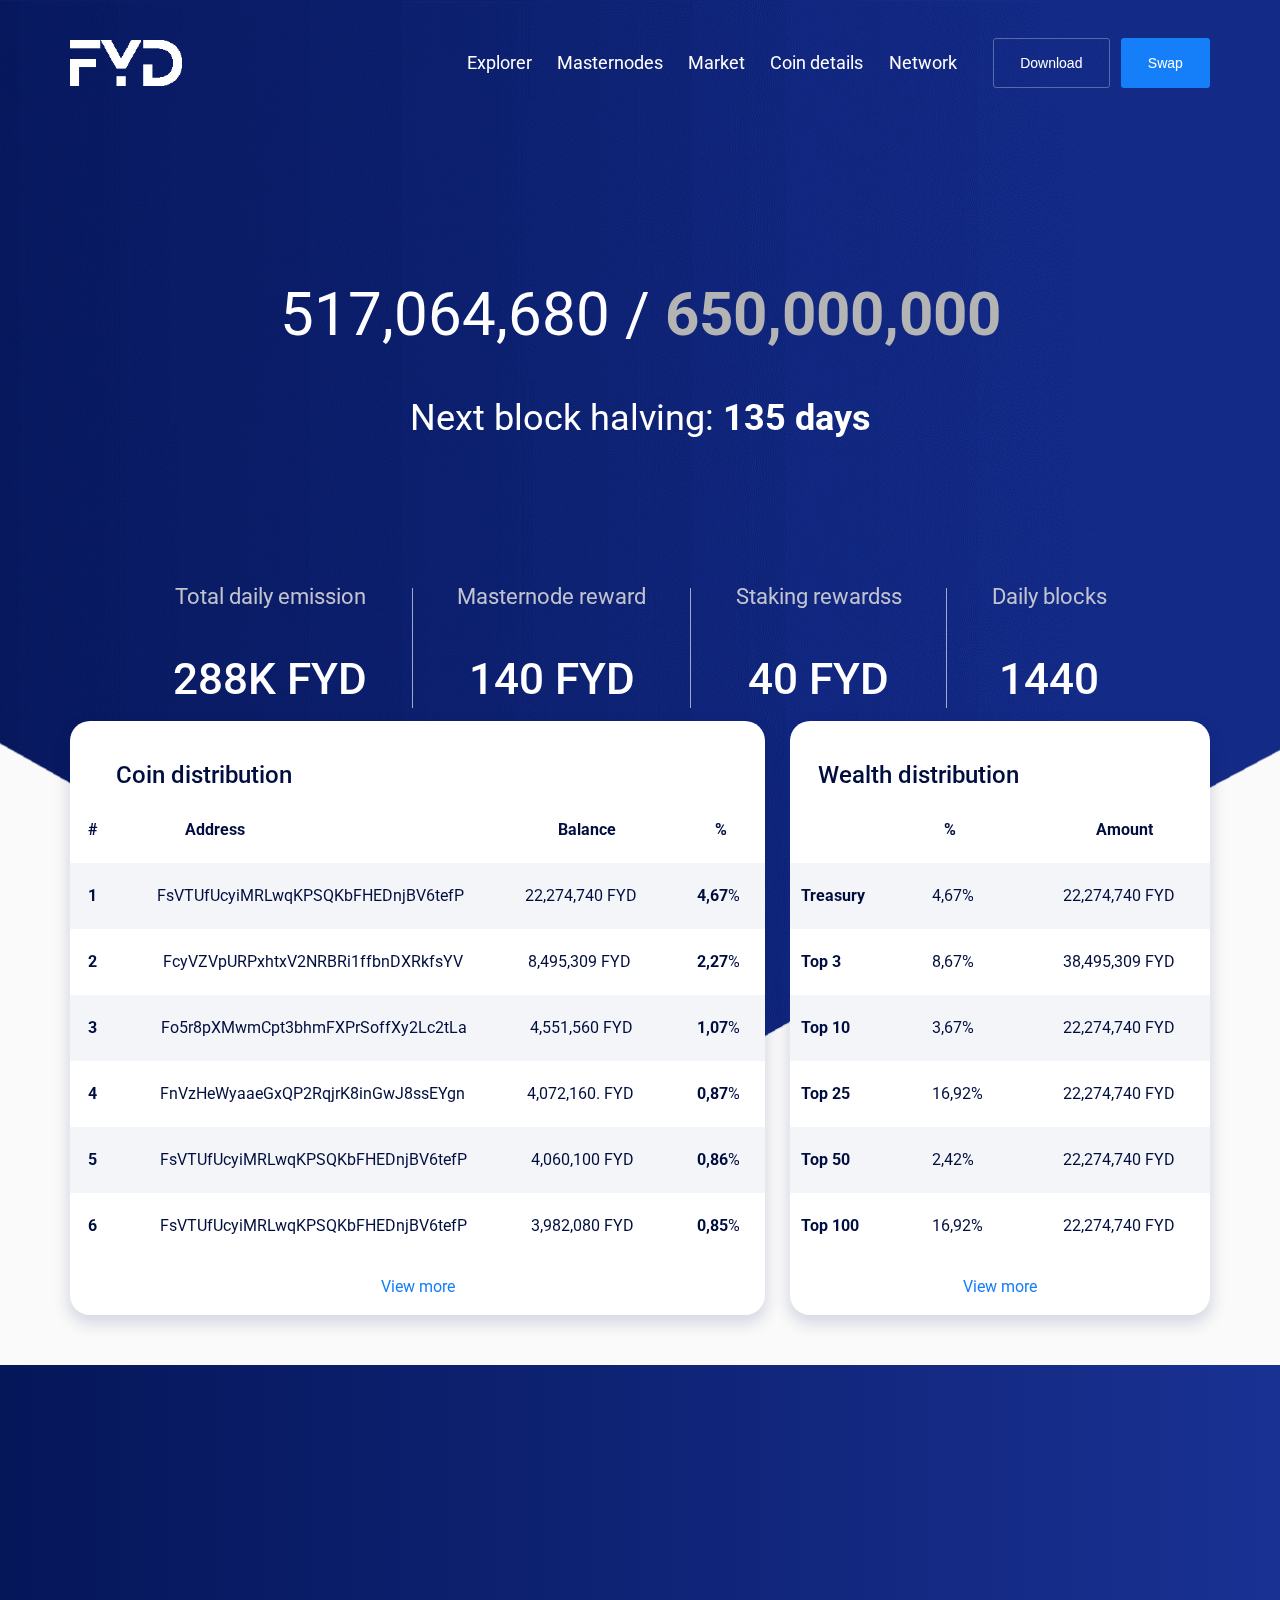
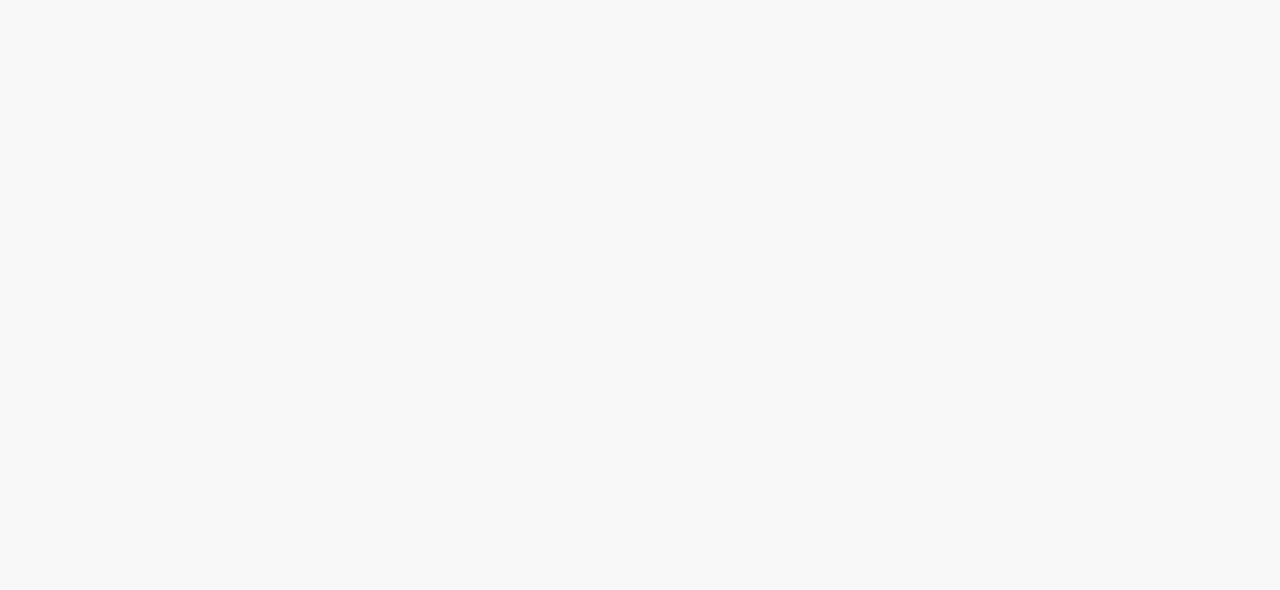
==== commit 4037c4ca: "add pages" ====
--- a/coin_details.html
+++ b/coin_details.html
@@ -18,32 +18,34 @@
 	<div class="wrapper">
 		<div class="container">
 			<nav data-aos="fade-up">
-				<img src="imgs/Logo_FYD.png" alt="" class="header-logo">
+				<a href="index.html" class='header-logo-link'>
+					<img src="imgs/Logo_FYD.png" alt="" class="header-logo">
+				</a>
 				<div class="menu-block">
 					<span class="toggle-btn"></span>
 					<ul class="menu">
 						<li class="menu-item">
-							<a href="" class="menu-link">
+							<a href="explorer.html" class="menu-link">
 								Explorer
 							</a>
 						</li>
 						<li class="menu-item">
-							<a href="" class="menu-link">
+							<a href="masternode.html" class="menu-link">
 								Masternodes
 							</a>
 						</li>
 						<li class="menu-item">
-							<a href="" class="menu-link">
+							<a href="market.html" class="menu-link">
 								Market
 							</a>
 						</li>
 						<li class="menu-item">
-							<a href="" class="menu-link">
+							<a href="coin_details.html" class="menu-link">
 								Coin details
 							</a>
 						</li>
 						<li class="menu-item">
-							<a href="" class="menu-link">
+							<a href="network.html" class="menu-link">
 								Network
 							</a>
 						</li>
@@ -400,151 +402,136 @@
 				</div>
 			</section>
 			<section class="s-3">
-				<div class="container" data-aos="fade-up">
-					<div class="table-block">
-						<div class="table-title-block">
-							<h3 class="">
-								Masternode overview
-							</h3>
-							<input type="text" placeholder="Search for an address" class="search-input">
-						</div>
-						<div class="page-table">
-							<div class="table-row row header-table-row">
-								<p class="col-title"><span>#</span></p>
-								<p class="col-title" id='s-col-title'><span>Address</span></p>
-								<p class="col-title" id='th-col-title'><span>Protocol</span></p>
-								<p class="col-title" id='fs-col-title'><span>Active since</span></p>
-								<p class="col-title" id='ff-col-title'><span>Last reward</span></p>
-								<p class="col-title" id='sx-col-title'><span>Total rewards</span></p>
-								<p class="col-title" id='sv-col-title'><span>Status</span></p>
-							</div>
-							<div class="table-row row">
-								<p class="table-col">
-									<span>1</span>
-								</p>
-								<p class="table-col address">
-									FsVTUfUcyiMRLwqKPSQKbFHEDnjBV6tefP
-								</p>
-								<p class="table-col">
-									IPV4
-								</p>
-								<p class="table-col days-col">
-									4 days
-								</p>
-								<p class="table-col">
-									13H 12min
-								</p>
-								<p class="table-col">
-									<span>280 FYD</span>
-								</p>
-								<p class="table-col">
-									<span class="enable">
-										Enabled
-									</span>
-								</p>
-							</div>
-							<div class="table-row row">
-								<p class="table-col">
-									<span>2</span>
-								</p>
-								<p class="table-col address">
-									FiMoC1Y1RSabCjMsZ...
-								</p>
-								<p class="table-col">
-									IPV4
-								</p>
-								<p class="table-col days-col">
-									4 days
-								</p>
-								<p class="table-col">
-									13H 12min
-								</p>
-								<p class="table-col">
-									<span>280 FYD</span>
-								</p>
-								<p class="table-col">
-									<span class="enable">
-										Enabled
-									</span>
-								</p>
-							</div>
-							<div class="table-row row">
-								<p class="table-col">
-									<span>3</span>
-								</p>
-								<p class="table-col address">
-									FiMoC1Y1RSabCjMsZ...
-								</p>
-								<p class="table-col">
-									IPV4
-								</p>
-								<p class="table-col days-col">
-									4 days
-								</p>
-								<p class="table-col">
-									13H 12min
-								</p>
-								<p class="table-col">
-									<span>280 FYD</span>
-								</p>
-								<p class="table-col">
-									<span class="missing">
-										Missing
-									</span>
-								</p>
-							</div>
-							<div class="table-row row">
-								<p class="table-col">
-									<span>4</span>
-								</p>
-								<p class="table-col address">
-									FiMoC1Y1RSabCjMsZ...
-								</p>
-								<p class="table-col">
-									IPV4
-								</p>
-								<p class="table-col days-col">
-									4 days
-								</p>
-								<p class="table-col">
-									13H 12min
-								</p>
-								<p class="table-col">
-									<span>280 FYD</span>
-								</p>
-								<p class="table-col">
-									<span class="enable">
-										Enabled
-									</span>
-								</p>
-							</div>
-							<div class="table-row row">
-								<p class="table-col">
-									<span>5</span>
-								</p>
-								<p class="table-col address">
-									FiMoC1Y1RSabCjMsZ...
-								</p>
-								<p class="table-col">
-									IPV4
-								</p>
-								<p class="table-col days-col">
-									4 days
-								</p>
-								<p class="table-col">
-									13H 12min
-								</p>
-								<p class="table-col">
-									<span>280 FYD</span>
-								</p>
-								<p class="table-col">
-									<span class="enable">
-										Enabled
-									</span>
-								</p>
-							</div>
-						</div>
-						<a href="#" class="v-more">View more</a>
+				<div class="container table table-block" data-aos="fade-up">
+					<div class="table-title-block">
+						<h3 class="">
+						Masternode overview
+						</h3>
+						<input type="text" placeholder="Search for an address" class="search-input">
+					</div>
+					<div class="main-table">
+						<div class="table-header">#</div>
+						<div class="table-header address">Address</div>
+						<div class="table-header">Protocol</div>
+						<div class="table-header">Active since</div>
+						<div class="table-header">Last reward</div>
+						<div class="table-header">Total rewards</div>
+						<div class="table-header">Status</div>
+						<p class="table-col number even">
+							<span>1</span>
+						</p>
+						<p class="table-col hide-text address even">
+							FsVTUfUcyiMRLwqKPSQKbFHEDnjBV6tefP
+						</p>
+						<p class="table-col even">
+							IPV4
+						</p>
+						<p class="table-col even">
+							4 days
+						</p>
+						<p class="table-col even">
+							13H 12min
+						</p>
+						<p class="table-col even">
+							<span>280 FYD</span>
+						</p>
+						<p class="table-col even">
+							<span class="enable">
+								Enabled
+							</span>
+						</p>
+						<p class="table-col number">
+							<span>2</span>
+						</p>
+						<p class="table-col address hide-text">
+							FiMoC1Y1RSabCjMsZ...
+						</p>
+						<p class="table-col">
+							IPV4
+						</p>
+						<p class="table-col">
+							4 days
+						</p>
+						<p class="table-col">
+							13H 12min
+						</p>
+						<p class="table-col">
+							<span>280 FYD</span>
+						</p>
+						<p class="table-col">
+							<span class="enable">
+								Enabled
+							</span>
+						</p>
+						<p class="table-col number even">
+							<span>3</span>
+						</p>
+						<p class="table-col address hide-text even">
+							FiMoC1Y1RSabCjMsZ...
+						</p>
+						<p class="table-col even">
+							IPV4
+						</p>
+						<p class="table-col even">
+							4 days
+						</p>
+						<p class="table-col even">
+							13H 12min
+						</p>
+						<p class="table-col even">
+							<span>280 FYD</span>
+						</p>
+						<p class="table-col even">
+							<span class="missing">
+								Missing
+							</span>
+						</p>
+						<p class="table-col number">
+							<span>4</span>
+						</p>
+						<p class="table-col address hide-text">
+							FiMoC1Y1RSabCjMsZ...
+						</p>
+						<p class="table-col">
+							IPV4
+						</p>
+						<p class="table-col">
+							4 days
+						</p>
+						<p class="table-col">
+							13H 12min
+						</p>
+						<p class="table-col">
+							<span>280 FYD</span>
+						</p>
+						<p class="table-col">
+							<span class="enable">
+								Enabled
+							</span>
+						</p>
+						<p class="table-col number even">
+							<span>5</span>
+						</p>
+						<p class="table-col address hide-text even">
+							FiMoC1Y1RSabCjMsZ...
+						</p>
+						<p class="table-col even">
+							IPV4
+						</p>
+						<p class="table-col even">
+							4 days
+						</p>
+						<p class="table-col even">
+							13H 12min
+						</p>
+						<p class="table-col even">
+							<span>300,000 FYD</span>
+						</p>
+						<p class="table-col even">
+							<span class="enable">
+								Enabled
+							</span>
+						</p>
 					</div>
 				</div>
 			</section>
--- a/css/style.css
+++ b/css/style.css
@@ -1,5 +1,4 @@
-@import url('https://fonts.googleapis.com/css2?family=Roboto:wght@400;500;700;900&display=swap');
-
+@import url("https://fonts.googleapis.com/css2?family=Roboto:wght@300;400;500;700;900&display=swap");
 /*Reset*/
 * {
   padding: 0;
@@ -7,227 +6,100 @@
   line-height: 1;
   box-sizing: border-box;
 }
+
 a, img, button, input {
   display: block;
 }
+
 a, img, button {
   cursor: pointer;
 }
+
 button {
   background-color: transparent;
   border: none;
 }
+
 a {
   text-decoration: none;
 }
+
 button:focus, input:focus {
   outline: none;
 }
+
 ul {
   list-style-type: none;
 }
+
 /*Main settings*/
 html {
   font-size: 10px;
-  font-family: 'Roboto', sans-serif;
-}
+  font-family: "Roboto", sans-serif;
+}
+
 body {
   background: #fafafa;
 }
-.section{
-  width: 100%;
-}
-.container{
-  width: 1180px;
+
+.wrapper {
+  width: 100%;
+  background-size: cover;
+  background-position: center;
+}
+
+.section {
+  width: 100%;
+}
+
+.container {
+  width: 1400px;
   margin: auto;
 }
+
 .row {
   display: flex;
   justify-content: space-between;
   align-items: center;
 }
- /*Header*/
- header {
-  width: 100%;
-  padding: 6.5rem 0 41.6rem;
-  background-image: url(../imgs/header_bg-min.jpg);
-  background-position: center;
-  background-size: cover;
-  color: #fff;
- }
- nav {
-  width: 100%;
-  display: flex;
-  justify-content: space-between;
-  align-items: center;
- }
-.header-logo {
-  width: 6.8%;
-}
-.menu-block {
-  width: 52.966%;
-  margin-left: 14.8%;
-}
-.toggle-btn {
-  position: absolute;
-  top: 0;
-  right: 13px;
-  transform: translateY(-100%);
-  display: none;
-}
-.menu {
-  width: 100%;
-  display: flex;
-  justify-content: space-between;
-}
-.menu-link {
-  font-size: 1.6rem;
-  font-weight: 400;
-  color: #fff;
-  padding: 1.2rem 0 1.2rem;
-  border-bottom: 1px solid rgba(255, 255, 255, 0);
-  transition: all 0.3s ease;
-}
-.menu-link:hover {
-  border-bottom: 1px solid #fff;
-}
-.header-btns-block {
-  width: 20.34%;
-  margin-left: 4.67%;
-  display: flex;
-  justify-content: flex-end;
-}
-.main-btn {
-  height: 50px;
-  padding: 0 12.5%;
-  font-size: 1.4rem;
-  color: #fff;
-  border: 1px solid #586aa8;
-  border-radius: 3px;
-}
-header .main-btn.active {
-  margin-left: 8.333%;
-}
-.main-btn.active {
-  background: #157ff9;
-  border: 1px solid rgba(255, 255, 255, 0);
-}
-.close-btn, .burger-btn {
-  display: none;
-  cursor: pointer;
-}
-
-.header-title-block {
-  margin-top: 9.375%;
-}
-.header-title, .header-subtitle {
-  text-align: center;
-}
-.header-title{
-  font-size: 5rem;
-  margin-bottom: 4.5rem;
-}
-.header-grey {
-  color: #b4b4b4;
-}
-.header-subtitle {
-  font-size: 2.4rem;
-}
-.header-info-block {
-  margin-top: 5.73%;
-  height: 7.5rem;
-}
-.header-info-block .row {
-  height: 100%;
-  padding: 0 9.07%;
-}
-.header-info {
-  height: 100%;
-  width: auto;
-  display: flex;
-  flex-direction: column;
-  justify-content: space-between;
-  text-align: center;
-}
-.header-info-title {
-  font-size: 1.6rem;
-  font-weight: 300;
-  color: #c1c3cf;
-}
-.header-info-text {
-  font-size: 3rem;
-  font-weight: 500;
-  text-transform: uppercase;
-  padding-bottom: 1rem;
-}
-.header-margin-block {
-  width: 1px;
-  height: 96%;
-  background: #a0a9c7;
-}
-
-/*s-1*/
+
+/* Main */
 .main {
   margin-top: -35rem;
 }
-.s-1 {
-  padding-bottom: 5rem;
-}
-.s-1-left-block {
-  width: 61%;
-}
+
 .table-block {
   background: #fff;
   border-radius: 2rem;
-  -webkit-box-shadow: 0px 7px 15px 2px rgba(8,26,94,0.15); 
-  box-shadow: 0px 7px 15px 2px rgba(8,26,94,0.15); 
+  box-shadow: 0px 7px 15px 2px rgba(8, 26, 94, 0.15);
   padding: 4.2rem 0 2rem;
   color: #000e3f;
 }
+
 .header-table-row {
   justify-content: flex-start;
 }
+
 .table-block h3 {
   font-weight: 500;
-  font-size: 2.6rem;
+  font-size: 2.4rem;
   padding-left: 6.68%;
   margin-bottom: 1rem;
 }
-#address {
-  margin-left: 11.5%;
-}
-#balance{
-  margin-left: 48%;
-}
-#percents{
-  margin-left: 15.2%; 
-}
+
 .table-row {
-  padding: 2.5rem 5.64% 2.5rem 3.56%;
+  padding: 2.5rem 3.64% 2.5rem 2.56%;
   font-size: 1.6rem;
 }
+
 .table-row:nth-child(even) {
   background: #f4f5f9;
 }
+
 .table-row span {
   font-weight: 700;
 }
-.s-1-right-block {
-  width: 36.86%;
-}
-.s-1-right-block .table-col {
-  width: 33.3%;
-}
-.s-1-right-block .col-title {
-  width: 33.3%;
-}
-#percent {
-  padding-left: 3%;
-}
-#amount {
-  text-align: right;
-  padding-right: 7.5%;
-}
+
 .v-more {
   text-align: center;
   margin-top: 2rem;
@@ -235,29 +107,39 @@
   color: #157ff9;
 }
 
-/*s-2*/
+/* S-1 */
+.s-1 {
+  padding-bottom: 5rem;
+}
+
+/* S-2 */
 .s-2 {
   padding: 5.5rem 0;
   background: linear-gradient(to right, #051659, #193193);
 }
+
 .s-2 .row {
   align-items: flex-end;
 }
+
 .section-title {
-  font-size:  1.6rem;
+  font-size: 1.6rem;
   color: #c3c4d0;
-  margin-bottom:  2.5rem;
-}
+  margin-bottom: 2.5rem;
+}
+
 .convert-block {
   position: relative;
   width: 27.12%;
 }
+
 .convert-block-title {
-  font-size:  1.4rem;
+  font-size: 1.4rem;
   font-weight: 400;
   color: #81859e;
   margin-bottom: 2.4rem;
 }
+
 .select-block {
   position: relative;
   padding: 0 1.4rem;
@@ -269,11 +151,13 @@
   border-radius: 4px;
   background: #253882;
 }
+
 .currency-block {
   width: 100%;
   display: flex;
   align-items: center;
 }
+
 .currency-icon {
   width: 3.5rem;
   height: 3.5rem;
@@ -284,13 +168,16 @@
   background: #ff8108;
   margin-right: 1rem;
 }
+
 .currency-icon img {
   width: 71.4%;
 }
+
 .currency-text {
   color: #cfd1db;
   font-size: 1.2rem;
 }
+
 .currency-input {
   width: 30%;
   background: transparent;
@@ -298,17 +185,21 @@
   font-size: 1.2rem;
   color: #cfd1db;
 }
+
 .currency-input::placeholder {
   font-size: 1.2rem;
   color: #cfd1db;
 }
-.currency-text.currency-name{
+
+.currency-text.currency-name {
   margin-right: 2.6rem;
   text-transform: uppercase;
 }
-.currency-block .currency-text{
+
+.currency-block .currency-text {
   margin-right: 1.3rem;
 }
+
 .currency {
   padding: 0.7rem 0.8rem;
   background: #0e1f63;
@@ -316,19 +207,21 @@
   color: #fff;
   font-size: 1rem;
 }
+
 .arrow-btn {
   position: absolute;
   right: 1.4rem;
   top: 50%;
   transform: translateY(-50%) rotate(180deg);
   width: 1.5rem;
-
-}
+}
+
 .s-2 .main-btn {
   height: 4.6rem;
   width: 16.5%;
   padding: 0;
 }
+
 .select-currency-block,
 .select-items-block {
   position: absolute;
@@ -337,454 +230,147 @@
   padding: 0;
   bottom: -1rem;
   transform: translateY(100%);
-  background: rgba(37, 56, 130, 1);
+  background: #253882;
   border-radius: 4px;
   transition: all 0.3s ease;
 }
+
 .select-items-block {
-    width: 100%;
-    left: 0;
-    padding: 0 1.4rem;
-}
+  width: 100%;
+  left: 0;
+  padding: 0 1.4rem;
+}
+
 .select-currency-block {
   right: 0;
 }
+
 .select-currency-block span {
   margin: 0.8rem 0;
   cursor: pointer;
   display: none;
 }
+
 .select-currency-block.active,
 .select-items-block.active {
   height: auto;
   padding: 0.7rem 1.4rem;
 }
+
 .select-currency-block.active span {
   display: block;
 }
+
 .select-items-block .currency-block {
   display: none;
   cursor: pointer;
   margin: 0.8rem 0;
 }
+
 .select-items-block.active .currency-block {
   display: flex;
 }
 
-/*s-3*/
-.s-3 {
-  padding: 4rem 0 6.5rem;
-}
-.table-title-block {
-  display: flex;
-  justify-content: space-between;
-  align-items: center;
-  margin-bottom: 1.05rem;
-}
-.s-3 h3 {
-  margin-bottom: 0;
-}
-.search-input {
-  margin-right: 5.01%;
-  padding: 1.3rem 3rem;
-  border: 1px solid #d8d8d8;
-  border-radius: 4px;
-  font-size: 12px;
-  color: #0e1f63;
-  width: 33.38%;
-}
-.search-input::placeholder{
-  font-size: 12px;
-  color: #d8d8d8;
-}
-.table-col.address {
-  width: 16.75%;
-  overflow: hidden;
-  text-overflow: ellipsis;
-  white-space: nowrap;
-}
-#s-col-title{
-  margin-left: 8.84%;
-}
-#th-col-title{
-  margin-left: 19.05%;
-}
-#fs-col-title{
-  margin-left: 6.04%;
-}
-#ff-col-title{
-  margin-left: 7%;
-}
-#sx-col-title{
-  margin-left: 7.12%;
-}
-#sv-col-title{
-  margin-left: 7.12%;
-}
-span.enable {
-  color: #00ab00;
-}
-span.missing {
-  color: #b4b4b4;
+@media screen and (max-width: 1600px) {
+  .container {
+    width: 1300px;
+  }
 }
 @media screen and (max-width: 1367px) {
   .container {
     width: 1140px;
   }
-  #s-col-title{
-    margin-left: 8.84%;
-  }
-  #th-col-title{
-    margin-left: 18.05%;
-  }
-  #fs-col-title{
-    margin-left: 6.04%;
-  }
-  #ff-col-title{
-    margin-left: 7%;
-  }
-  #sx-col-title{
-    margin-left: 7.12%;
-  }
-  #sv-col-title{
-    margin-left: 7.12%;
-  }
 }
 @media screen and (max-width: 1199px) {
   .container {
     width: 960px;
   }
-  .s-1-right-block .table-col {
-    width: auto;
-  }
-  .table-col.top {
-    width: 20%;
-  }
-  #s-col-title{
-    margin-left: 7.84%;
-  }
-  #th-col-title{
-    margin-left: 18.05%;
-  }
-  #fs-col-title{
-    margin-left: 3.04%;
-  }
-  #ff-col-title{
-    margin-left: 5%;
-  }
-  #sx-col-title{
-    margin-left: 5.12%;
-  }
-  #sv-col-title{
-    margin-left: 5.72%;
+
+  .main {
+    margin-top: -25rem;
   }
 }
 @media screen and (max-width: 991px) {
   .container {
     width: 720px;
-  }
-  .menu-block {
-    width: 60%;
-    margin-left: 2%;
-  }
-  .main-btn {
-    height: 40px;
-  }
-  .s-1-main-row {
-    flex-direction: column;
-  }
-  .s-1-right-block, .s-1-left-block {
-    width: 100%;
-  }
-  .s-1-left-block {
-    margin-bottom: 4rem;
-  }
-  #percent {
-    padding-left: 16%;
-  }
-  .table-col.top {
-    width: 20%;
-  }
-  .arrow-btn {
-    width: 1.2rem;
-  }
-  .s-3 .col-title {
-    text-align: center;
-  }
-  #s-col-title{
-    margin-left: 7.84%;
-  }
-  #th-col-title{
-    margin-left: 9.55%;
-  }
-  #fs-col-title{
-    margin-left: 2.1%;
-  }
-  #ff-col-title{
-    margin-left: 2.8%;
-  }
-  #sx-col-title{
-    margin-left: 3.52%;
-  }
-  #sv-col-title{
-    margin-left: 5.72%;
   }
 }
 @media screen and (max-width: 767px) {
   html {
     font-size: 8px;
   }
+
   body {
     position: relative;
   }
+
   body.locked {
     overflow: hidden;
   }
+
   .container {
     width: 540px;
   }
-  .header-logo {
-    width: 12.8%;
-  } 
-  nav {
-    position: relative;
-  }
-  .burger-btn {
-    display: block;
-    margin-left: 4.33%;
-    width: 30px;
-    height: auto;
-  }
-  .menu-block {
-    position: absolute;
-    left: 0;
-    bottom: -1.5rem;
-    padding: 0;
-    border-radius: 1.5rem;
-    transform: translateY(100%);
-    width: 100%;
-    background-color: #fff;
-    margin-left: 0;
-    transition: all 0.3s ease;
-  }
-  .menu-block.active {
-    padding: 2rem;
-  }
-  .toggle-btn {
-    width: 0;
-    height: 0;
-    border-color: transparent transparent #fff;
-    border-top-color: transparent;
-    border-right-color: transparent;
-    border-bottom-color: rgb(255, 255, 255);
-    border-left-color: transparent;
-    border-style: solid;
-    border-width: 0 12px 12px;
-    cursor: pointer;
-  }
-  .toggle-btn.active {
-    display: block;
-  }
-  .menu {
-    display: none;
-    flex-direction: column;
-    align-items: flex-start;
-  }
-  .menu-block.active .menu {
-    display: flex;
-  }
-  .menu-link {
-    font-weight: 500;
-    color: #081a5e;
-    font-size: 2rem;
-  }
-  .menu-link:hover {
-    border-bottom: 1px solid #081a5e;
-  }
-  .header-btns-block {
-    width: 60%;
-    margin-left: 4.67%;
-    display: flex;
-    justify-content: flex-end;
-    align-items: center;
-  }
-  .main-btn {
-    height: 40px;
-    padding: 0 8%;
-  }
-  header .main-btn.active {
-    margin-left: 4.333%;
-  }
-  .burger-btn {
-    width: 22px;
-    height: 18px;
-    margin-right: 13px;
-    display: flex;
-    flex-direction: column;
-    justify-content: space-between;
-  }
-  .burger-btn.active {
-    justify-content: center;
-  }
-  .burger-btn span{
-    width: 100%;
-    height: 2px;
-    background: #fff;
-    transition: all 0.3s ease;
-  }.burger-btn.active span:nth-child(1) {
-    transform: translateY(100%) rotate(45deg);
-  }
-  .burger-btn.active span:nth-child(3) {
-    transform: translateY(-100%) rotate(-45deg);
-  }
-  .burger-btn.active span:nth-child(2) {
-    opacity: 0;
-  }
+
   .s-2 .row {
     flex-direction: column;
     align-items: center;
   }
+
   .section-title {
     text-align: center;
   }
+
   .convert-block {
     width: 60%;
     margin-bottom: 3rem;
   }
+
   .select-block {
     height: 5.6rem;
   }
+
   .s-2 .main-btn {
     height: 4.6rem;
     width: 60%;
     padding: 0;
   }
-  #s-col-title{
-    margin-left: 7.84%;
-  }
-  #th-col-title{
-    margin-left: 8%;
-  }
-  #fs-col-title{
-    margin-left: 1.1%;
-  }
-  #ff-col-title{
-    margin-left: 2.8%;
-  }
-  #sx-col-title{
-    margin-left: 3.52%;
-  }
-  #sv-col-title{
-    margin-left: 5.72%;
-  }
 }
 @media screen and (max-width: 575px) {
   .container {
     width: 350px;
   }
-  .main-btn {
-    height: 30px;
-  }
-  .close-btn {
-    width: 20px;
-  }
-  .header-title {
-    font-size: 3.2rem;
-    margin-bottom: 4.5rem;
-  }
-  .header-subtitle {
-    font-size: 1.8rem;
-  }
-  .header-info-title {
-    font-size: 1.6rem;
-  }
-  .header-info-block .row {
-    height: 100%;
-    padding: 0;
-  }
-  .header-info-text {
-    font-size: 2.6rem;
-    line-height: 1.2;
-    padding-bottom: 0.8rem;
-  }
+
   .table-block {
-    padding: 4.7rem 0 2.2rem;
-  }
+    padding: 3.3rem 0 2rem;
+  }
+
   .table-row {
     padding: 1.8rem 3.56% 1.8rem 3.56%;
     font-size: 1.4rem;
   }
-  .col-address {
-    width: 28.75%;
-    overflow: hidden;
-    text-overflow: ellipsis;
-    white-space: nowrap;
-  }
-  #address {
-    margin-left: 13.5%;
-  }
-  #balance{
-    margin-left: 29%;
-  }
-  #percents{
-    margin-left: 23.7%; 
-  }
-  #percent {
-    padding-left: 12.5%;
-  }
+
   .s-2 .main-btn {
     width: 70%;
   }
+
   .convert-block {
     width: 100%;
     margin-bottom: 3rem;
   }
+
   .table-block h3 {
-    font-size: 3.2rem;
+    font-size: 2.6rem;
     text-align: center;
     padding-left: 0;
-  }
-  .s-3 .table-title-block {
-    display: flex;
-    flex-direction: column;
-    align-items: center;
-    margin-bottom: 1.05rem;
-  }
-  .s-3 .table-title-block h3 {
-    width: 100%;
-    margin-bottom: 25px;
-  }
-  .search-input {
-    width: 90%;
-    margin: 0;
-  }
-  #s-col-title{
-    margin-left: 2.9%;
-  }
-  #th-col-title{
-    margin-left: 4.5%;
-  }
-  #fs-col-title{
-    margin-left: 1%;
-  }
-  #ff-col-title{
-    margin-left: 2.8%;
-  }
-  #sx-col-title{
-    margin-left: 3.52%;
-  }
-  #sv-col-title{
-    margin-left: 5.72%;
-  }
-  .days-col {
-    margin-left: 2%;
   }
 }
 @media screen and (max-width: 374px) {
   html {
     font-size: 7px;
   }
+
   .container {
     width: 310px;
   }
-}
+}--- a/css/header.css
+++ b/css/header.css
@@ -6,7 +6,11 @@
 }
 
 .wrapper {
-  padding: 4.5rem 0 49rem;
+  padding: 4.5rem 0 37rem;
+  background-image: url("../imgs/header_bg-min-min.webp");
+}
+
+.safari-bg {
   background-image: url("../imgs/header_bg-min.png");
 }
 
@@ -17,8 +21,12 @@
   align-items: center;
 }
 
+.header-logo-link {
+  width: 9.8%;
+}
+
 .header-logo {
-  width: 9.8%;
+  width: 100%;
 }
 
 .menu-block {
@@ -84,7 +92,7 @@
 }
 
 .header-title-block {
-  margin-top: 13.375%;
+  margin-top: 10.375%;
 }
 
 .header-title, .header-subtitle {
@@ -92,7 +100,7 @@
 }
 
 .header-title {
-  font-size: 8rem;
+  font-size: 6rem;
   font-weight: 400;
   margin-bottom: 6.5rem;
 }
@@ -113,7 +121,7 @@
 }
 
 .header-info-block {
-  margin-top: 11.73%;
+  margin-top: 14.73%;
   height: 12.5rem;
 }
 
@@ -152,7 +160,7 @@
 
 @media screen and (max-width: 1600px) {
   .wrapper {
-    padding: 4.2rem 0 41rem;
+    padding: 4.2rem 0 37rem;
   }
 
   .header-title-block {
@@ -191,6 +199,10 @@
   }
 }
 @media screen and (max-width: 1199px) {
+  .wrapper {
+    padding: 3.8rem 0 26rem;
+  }
+
   .header-title-block {
     margin-top: 14.375%;
   }
@@ -246,7 +258,7 @@
 }
 @media screen and (max-width: 991px) {
   .wrapper {
-    padding: 3.2rem 0 28rem;
+    padding: 3.2rem 0 26rem;
   }
 
   .menu-block {
@@ -277,11 +289,11 @@
 
   .header-info-block {
     margin-top: 8.73%;
-    height: 9rem;
+    height: 7rem;
   }
 
   .header-info-title {
-    font-size: 1.8rem;
+    font-size: 1.6rem;
   }
 
   .header-info-text {
@@ -300,7 +312,7 @@
     padding: 0;
   }
 
-  .header-logo {
+  .header-logo-link {
     width: 15.8%;
   }
 
--- a/css/coindetails.css
+++ b/css/coindetails.css
@@ -67,89 +67,62 @@
   color: #d8d8d8;
 }
 
-.table-col.address {
-  width: 16.75%;
+span.enable {
+  color: #00ab00;
+}
+
+span.missing {
+  color: #b4b4b4;
+}
+
+.main-table {
+  width: 100%;
+  color: #000e3f;
+  font-size: 1.6rem;
+  display: grid;
+  grid-template-columns: 2fr 7fr 3fr 3fr 4fr 4fr 3fr;
+}
+.main-table span {
+  font-weight: 700;
+}
+.main-table .table-header {
+  font-weight: 700;
+}
+.main-table .table-header,
+.main-table .table-col {
+  padding: 2rem 0.5rem;
+  text-align: center;
+}
+.main-table .table-header.hide-text,
+.main-table .table-col.hide-text {
   overflow: hidden;
   text-overflow: ellipsis;
   white-space: nowrap;
 }
-
-#s-col-title {
-  margin-left: 11.84%;
-}
-
-#th-col-title {
-  margin-left: 19.85%;
-}
-
-#fs-col-title {
-  margin-left: 7.35%;
-}
-
-#ff-col-title {
-  margin-left: 8.65%;
-}
-
-#sx-col-title {
-  margin-left: 8.12%;
-}
-
-#sv-col-title {
-  margin-left: 9.12%;
-}
-
-span.enable {
-  color: #00ab00;
-}
-
-span.missing {
-  color: #b4b4b4;
-}
-
-@media screen and (max-width: 1600px) {
-  #s-col-title {
-    margin-left: 11.84%;
-  }
-
-  #th-col-title {
-    margin-left: 18.85%;
-  }
-
-  #fs-col-title {
-    margin-left: 6.75%;
-  }
-
-  #ff-col-title {
-    margin-left: 8.35%;
-  }
-}
+.main-table .table-header.even,
+.main-table .table-col.even {
+  background-color: #f9f8fc;
+}
+.main-table .table-header.number,
+.main-table .table-col.number {
+  width: 100%;
+}
+.main-table .table-header.address,
+.main-table .table-col.address {
+  width: 100%;
+  text-align: left;
+}
+.main-table .table-header {
+  align-self: center;
+  text-align: center;
+}
+.main-table .table-header.address {
+  padding-right: 3rem;
+}
+
 @media screen and (max-width: 1367px) {
   #percents {
     margin-left: 15.2%;
-  }
-
-  #s-col-title {
-    margin-left: 9.84%;
-  }
-
-  #th-col-title {
-    margin-left: 19.05%;
-  }
-
-  #fs-col-title {
-    margin-left: 6.04%;
-  }
-
-  #ff-col-title {
-    margin-left: 7%;
-  }
-
-  #sx-col-title {
-    margin-left: 7.12%;
-  }
-
-  #sv-col-title {
-    margin-left: 7.9%;
   }
 }
 @media screen and (max-width: 1199px) {
@@ -164,30 +137,6 @@
   #percents {
     margin-left: 10.2%;
   }
-
-  #s-col-title {
-    margin-left: 7.84%;
-  }
-
-  #th-col-title {
-    margin-left: 18.05%;
-  }
-
-  #fs-col-title {
-    margin-left: 5.04%;
-  }
-
-  #ff-col-title {
-    margin-left: 5%;
-  }
-
-  #sx-col-title {
-    margin-left: 6.12%;
-  }
-
-  #sv-col-title {
-    margin-left: 6.72%;
-  }
 }
 @media screen and (max-width: 991px) {
   #percents {
@@ -226,46 +175,11 @@
   .s-3 .col-title {
     text-align: center;
   }
-
-  #s-col-title {
-    margin-left: 7.84%;
-  }
-
-  #th-col-title {
-    margin-left: 11.55%;
-  }
-
-  #ff-col-title {
-    margin-left: 2.8%;
-  }
-
-  #sx-col-title {
-    margin-left: 3.52%;
-  }
-
-  #sv-col-title {
-    margin-left: 5.72%;
-  }
-
-  #fs-col-title {
-    margin-left: 2.1%;
-  }
-
-  #ff-col-title {
-    margin-left: 2.8%;
-  }
-
-  #sx-col-title {
-    margin-left: 3.52%;
-  }
-
-  #sv-col-title {
-    margin-left: 5.72%;
-  }
 }
 @media screen and (max-width: 767px) {
-  #th-col-title {
-    margin-left: 9.55%;
+  .main-table {
+    font-size: 1.2rem;
+    grid-template-columns: 1fr 4fr 4fr 5fr 4fr 3fr 3fr;
   }
 }
 @media screen and (max-width: 575px) {
@@ -309,31 +223,7 @@
     margin: 0;
   }
 
-  #s-col-title {
-    margin-left: 2.9%;
-  }
-
-  #th-col-title {
-    margin-left: 4.5%;
-  }
-
-  #fs-col-title {
-    margin-left: 1%;
-  }
-
-  #ff-col-title {
-    margin-left: 2.8%;
-  }
-
-  #sx-col-title {
-    margin-left: 3.52%;
-  }
-
-  #sv-col-title {
-    margin-left: 5.72%;
-  }
-
-  .days-col {
-    margin-left: 2%;
+  .main-table {
+    grid-template-columns: 1fr 5fr 3.5fr 3.5fr 4fr 5fr 3fr;
   }
 }